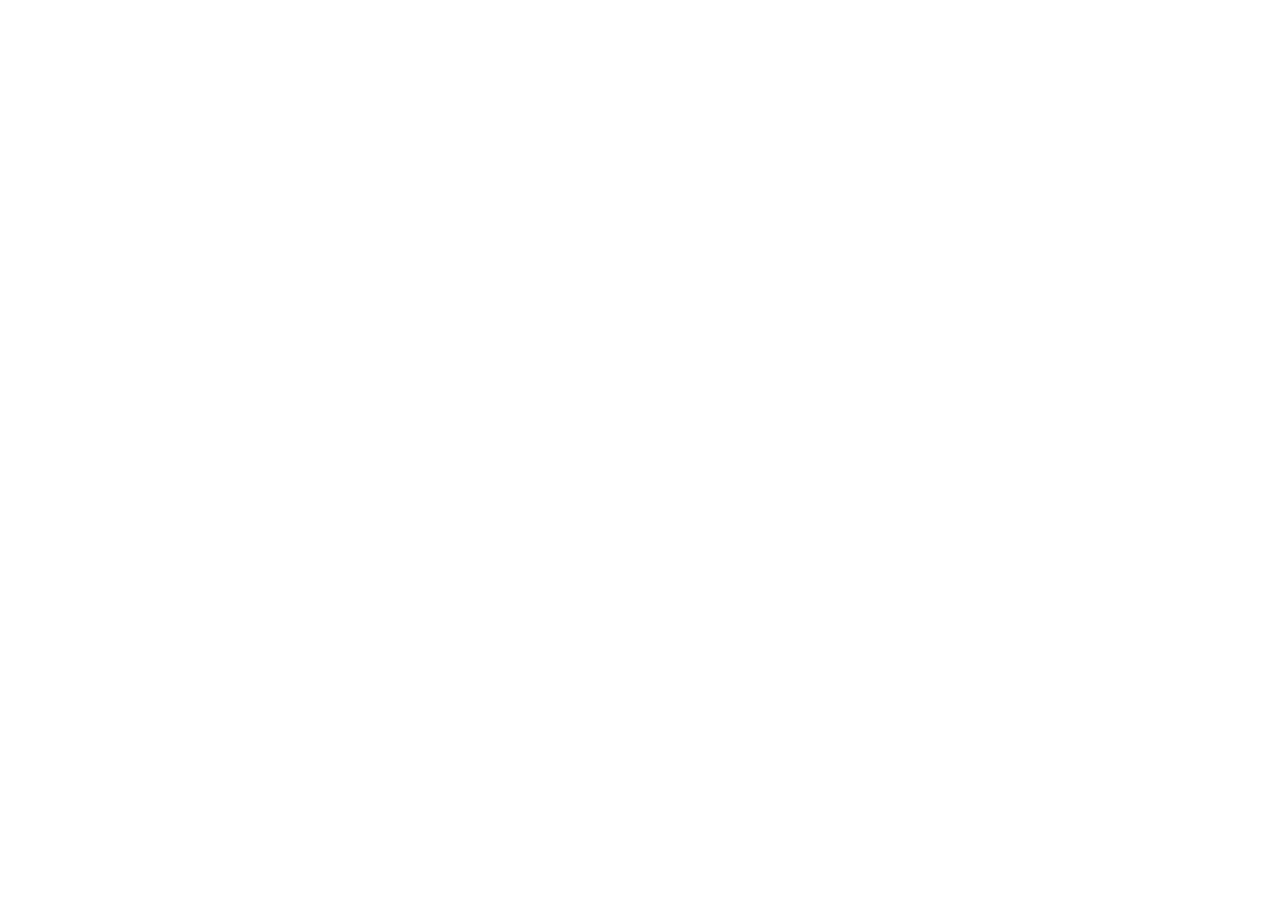
==== accueil.html @ 31a13877 "creation de la structure des fichiers et ajout de la page d'accueil" ====
<!DOCTYPE html>
<html lang="fr">
<head>
    <meta charset="UTF-8">
    <meta name="viewport" content="width=device-width, initial-scale=1.0">
    <title>Impulse Accueil</title>
    <!-- Bootstrap CSS -->
    <link href="https://cdn.jsdelivr.net/npm/bootstrap@5.3.8/dist/css/bootstrap.min.css" rel="stylesheet" integrity="sha384-sRIl4kxILFvY47J16cr9ZwB07vP4J8+LH7qKQnuqkuIAvNWLzeN8tE5YBujZqJLB" crossorigin="anonymous">
    <!-- Thème / Composants / Styles -->
    <link rel="stylesheet" href="styles/theme.css">
    <link rel="stylesheet" href="styles/components.css">
    <link rel="stylesheet" href="styles/style.css">
</head>
<body>
    <header>

    </header>

    <main>

    </main>

    <footer>
        
    </footer>
    <script src="https://cdn.jsdelivr.net/npm/bootstrap@5.3.8/dist/js/bootstrap.bundle.min.js" integrity="sha384-FKyoEForCGlyvwx9Hj09JcYn3nv7wiPVlz7YYwJrWVcXK/BmnVDxM+D2scQbITxI" crossorigin="anonymous"></script>
</body>
</html>
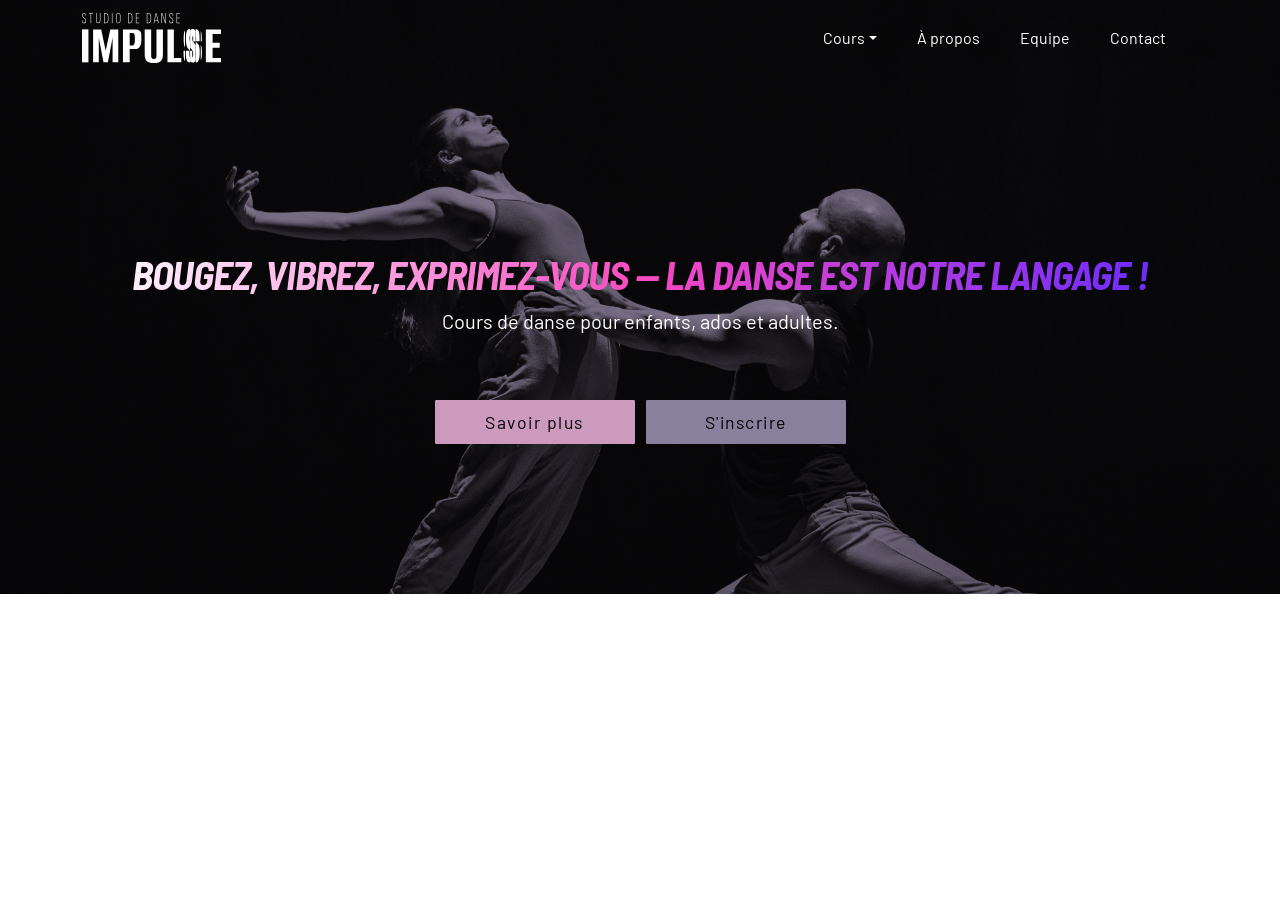
==== commit a345a247: "Création de header, ajout et stylisation de la bannière" ====
--- a/accueil.html
+++ b/accueil.html
@@ -1,28 +1,102 @@
 <!DOCTYPE html>
 <html lang="fr">
+
 <head>
     <meta charset="UTF-8">
     <meta name="viewport" content="width=device-width, initial-scale=1.0">
     <title>Impulse Accueil</title>
     <!-- Bootstrap CSS -->
-    <link href="https://cdn.jsdelivr.net/npm/bootstrap@5.3.8/dist/css/bootstrap.min.css" rel="stylesheet" integrity="sha384-sRIl4kxILFvY47J16cr9ZwB07vP4J8+LH7qKQnuqkuIAvNWLzeN8tE5YBujZqJLB" crossorigin="anonymous">
+    <link href="https://cdn.jsdelivr.net/npm/bootstrap@5.3.8/dist/css/bootstrap.min.css" rel="stylesheet"
+        integrity="sha384-sRIl4kxILFvY47J16cr9ZwB07vP4J8+LH7qKQnuqkuIAvNWLzeN8tE5YBujZqJLB" crossorigin="anonymous">
     <!-- Thème / Composants / Styles -->
     <link rel="stylesheet" href="styles/theme.css">
     <link rel="stylesheet" href="styles/components.css">
     <link rel="stylesheet" href="styles/style.css">
 </head>
+
 <body>
+    <a href="#content" class="visually-hidden-focusable">Aller au contenu principal</a>
+    <!-- HEADER (NAVBAR Bootstrap) -->
     <header>
+        <nav class="navbar navbar-expand-md navbar-dark">
+            <div class="container">
+                <a class="navbar-brand" href="accueil.html">
+                    <img src="images/Logo_Impulse_blanc.svg" alt="Logo du studio" height="50">
+                </a>
+                <button class="navbar-toggler" type="button" data-bs-toggle="collapse" data-bs-target="#navbarNav"
+                    aria-controls="navbarNav" aria-expanded="false" aria-label="Basculer la navigation">
+                    <span class="navbar-toggler-icon"></span>
+                </button>
 
+                <div class="collapse navbar-collapse" id="navbarNav">
+                    <ul class="navbar-nav ms-auto">
+                        <!-- add class "active" for the active page -->
+                        <li class="nav-item dropdown">
+                            <!-- role="button" -->
+                            <a class="nav-link dropdown-toggle me-4" href="cours.html" role="button">Cours</a>
+                            <div class="dropdown-menu">
+                                <ul>
+                                    <li><a class="dropdown-item" href="cours.html">Danse Créative</a></li>
+                                    <li><a class="dropdown-item" href="cours.html">Parent-Enfant</a></li>
+                                    <li><a class="dropdown-item" href="cours.html">Éveil à la danse</a></li>
+                                    <li><a class="dropdown-item" href="cours.html">Ballet</a></li>
+                                </ul>
+                                <ul>
+                                    <li><a class="dropdown-item" href="cours.html">Contemporaine</a></li>
+                                    <li><a class="dropdown-item" href="cours.html">Jazz Moderne</a></li>
+                                    <li><a class="dropdown-item" href="cours.html">Samba Brésilienne</a></li>
+                                    <li><a class="dropdown-item" href="cours.html">Claquette</a></li>
+                                </ul>
+                                <ul>
+                                    <li><a class="dropdown-item" href="cours.html">Krump</a></li>
+                                    <li><a class="dropdown-item" href="cours.html">House</a></li>
+                                    <li><a class="dropdown-item" href="hip-hop.html">Hip-Hop</a></li>
+                                </ul>
+                            </div>
+                        </li>
+                        <li class="nav-item">
+                            <a class="nav-link me-4" href="a-propos.html">
+                                À propos
+                            </a>
+                        </li>
+                        <li class="nav-item">
+                            <a class="nav-link me-4" href="accueil.html">
+                                Equipe
+                            </a>
+                        </li>
+                        <li class="nav-item">
+                            <a class="nav-link me-4" href="a-propos.html#contact">
+                                Contact
+                            </a>
+                        </li>
+                    </ul>
+                </div>
+            </div>
+        </nav>
     </header>
+    <!-- CONTENU PRINCIPAL -->
+    <main id="content">
+        <section class="banniere text-center">
+            <div class="container">
+                <h1 class="fw-bold text-uppercase fst-italic">Bougez, vibrez, exprimez-vous — la danse est notre langage !
+                </h1>
+                <p class="fs-5 text-light">Cours de danse pour enfants, ados et adultes.</p>
+                <div class="pt-5">
+                    <a class="btn btn-light me-1 gradient-border-on-hover" href="a-propos.html">Savoir plus</a>
+                    <a class="btn btn-primary ms-1 gradient-border-on-hover" href="cours.html">S'inscrire</a>
+                </div>
+            </div>
 
-    <main>
+        </section>
 
     </main>
 
     <footer>
-        
+
     </footer>
-    <script src="https://cdn.jsdelivr.net/npm/bootstrap@5.3.8/dist/js/bootstrap.bundle.min.js" integrity="sha384-FKyoEForCGlyvwx9Hj09JcYn3nv7wiPVlz7YYwJrWVcXK/BmnVDxM+D2scQbITxI" crossorigin="anonymous"></script>
+    <script src="https://cdn.jsdelivr.net/npm/bootstrap@5.3.8/dist/js/bootstrap.bundle.min.js"
+        integrity="sha384-FKyoEForCGlyvwx9Hj09JcYn3nv7wiPVlz7YYwJrWVcXK/BmnVDxM+D2scQbITxI"
+        crossorigin="anonymous"></script>
 </body>
+
 </html>
--- a/styles/theme.css
+++ b/styles/theme.css
@@ -0,0 +1,28 @@
+@import url('https://fonts.googleapis.com/css2?family=Barlow+Semi+Condensed:ital,wght@0,100;0,200;0,300;0,400;0,500;0,600;0,700;0,800;0,900;1,100;1,200;1,300;1,400;1,500;1,600;1,700;1,800;1,900&family=Barlow:ital,wght@0,100;0,200;0,300;0,400;0,500;0,600;0,700;0,800;0,900;1,100;1,200;1,300;1,400;1,500;1,600;1,700;1,800;1,900&display=swap');
+
+:root {
+  /* === Palette de couleurs === */
+  --bs-primary: #89809E;
+  --bs-primary-rgb: 137, 128, 158;
+  --bs-primary-color: #89809E;
+
+  --bs-secondary: #CB9ABC;
+  --bs-secondary-rgb: 203, 154, 188;
+  --bs-secondary-color: #CB9ABC;
+  --bs-secondary-color-rgb: 203, 154, 188;
+
+  --bs-emphasis-color: #9434EE;
+  --bs-emphasis-color-rgb: 148, 52, 238;
+
+  --gradient-tertiary: linear-gradient(.25turn, #FFF1FD 0%, #F849C1 50%, #6F2CFF 100%);
+
+  --bs-light-rgb: 255, 255, 255;
+
+  /* === Typographie === */
+  --font-titres: "Barlow Semi Condensed", sans-serif;
+  --bs-body-font-family: "Barlow", sans-serif;
+  --bs-btn-font-family: "Barlow Semi Condensed", sans-serif;
+
+  --bs-border-radius: 1px;
+
+}
--- a/styles/components.css
+++ b/styles/components.css
@@ -0,0 +1,50 @@
+/* montrer le dropdown au survol */
+.nav-item.dropdown:hover .dropdown-menu {
+    display: flex;
+    margin-top: 0;
+}
+
+.navbar {
+    --bs-navbar-color: var(--bs-white);
+    --bs-navbar-hover-color: var(--bs-emphasis-color);
+}
+
+.navbar .nav-link:hover,
+.navbar .nav-link.active,
+.navbar .dropdown-item:hover {
+    text-decoration: underline;
+    text-underline-offset: 3px;
+    text-decoration-thickness: 2px;
+}
+
+.btn {
+    --bs-btn-padding-x: 1.5rem;
+    --bs-btn-padding-y: 0.5rem;
+    --bs-btn-font-size: 1.1rem;
+    letter-spacing: 1.5px;
+    min-width: 200px;
+}
+
+.btn-light {
+    --bs-btn-bg: var(--bs-secondary-color);
+    --bs-btn-border-color: var(--bs-secondary-color);
+    --bs-btn-hover-bg: var(--bs-secondary-color);
+    --bs-btn-hover-border-color: var(--bs-emphasis-color);
+    --bs-btn-focus-shadow-rgb: var(--bs-tertiary-color-rgb);
+    --bs-btn-active-color: var(--bs-btn-hover-color);
+    --bs-btn-active-bg: var(--bs-white);
+    --bs-btn-active-border-color: var(--bs-emphasis-color);
+}
+
+.btn-primary {
+    --bs-btn-color: black;
+    --bs-btn-bg: var(--bs-primary);
+    --bs-btn-border-color: var(--bs-primary);
+    --bs-btn-hover-color: var(--bs-white);
+    --bs-btn-hover-bg: var(--bs-primary);
+    --bs-btn-hover-border-color: var(--bs-emphasis-color);
+    --bs-btn-focus-shadow-rgb: var(--bs-tertiary-color-rgb);
+    --bs-btn-active-color: var(--bs-btn-hover-color);
+    --bs-btn-active-bg: var(--bs-btn-hover-bg);
+    --bs-btn-active-border-color: var(--bs-emphasis-color);
+}
--- a/styles/style.css
+++ b/styles/style.css
@@ -0,0 +1,49 @@
+h1 {
+    font-family: var(--font-titres);
+    letter-spacing: -1px;
+    display: inline-block;
+    background: var(--gradient-tertiary);
+    background-clip: text;
+    -webkit-background-clip: text;
+    color: transparent;
+    -webkit-text-fill-color: transparent;
+}
+
+
+
+.gradient-border-on-hover:hover {
+  /* On hover, change the inner background to a different color (e.g., a darker color) */
+  color: transparent;
+  background: var(--gradient-tertiary);
+      background-clip: text;
+} 
+
+.dropdown-menu {
+
+    & ul {
+        list-style: none;
+        padding: 0;
+    }
+
+    & .dropdown-item:hover {
+        color: var(--bs-emphasis-color) !important;
+    }
+}
+
+header {
+    z-index: 10;
+    position: relative;
+}
+
+.banniere {
+    padding: 250px 0 150px;
+    position: absolute;
+    top: 0;
+    width: 100%;
+    z-index: 1;
+    background-image: url(../images/banniere.jpg);
+    background-position: center;
+    background-size: cover;
+    background-color: rgba(24, 0, 55, 0.5);
+    background-blend-mode: multiply;
+}
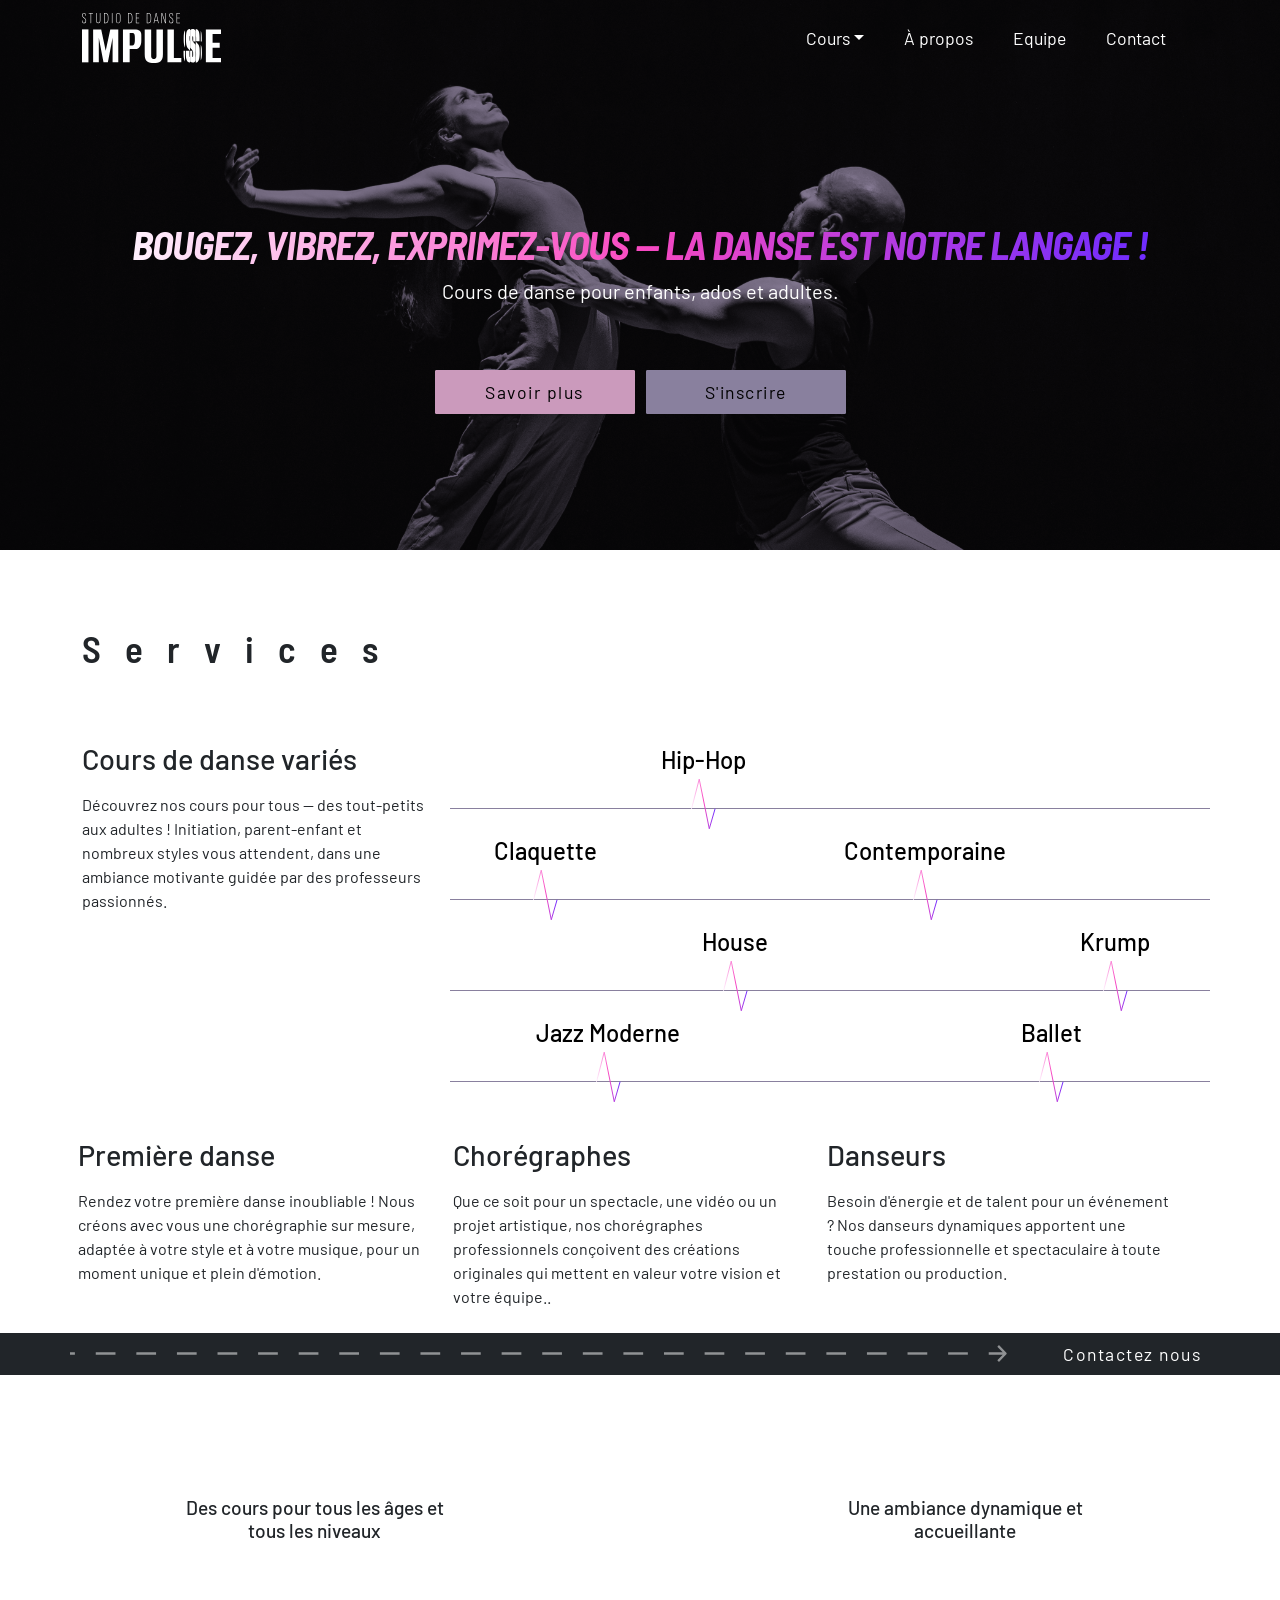
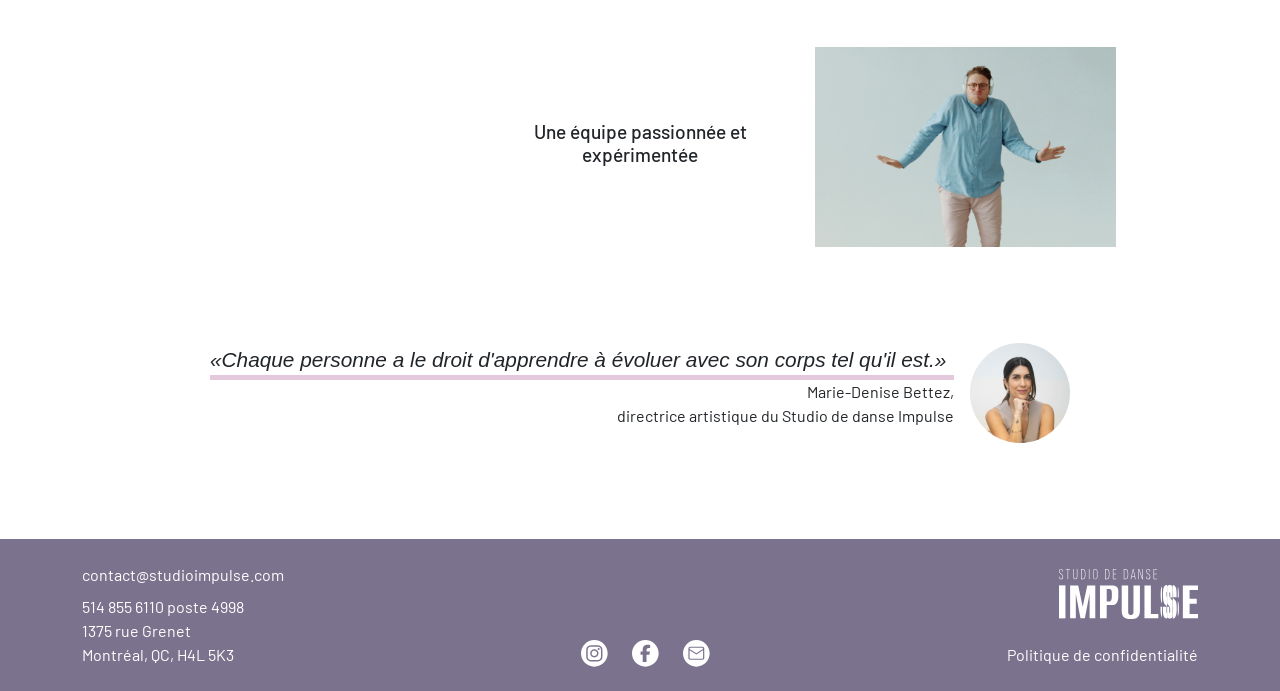
==== commit c446a702: "Création de footer, ajout et stylisation des sections" ====
--- a/accueil.html
+++ b/accueil.html
@@ -78,22 +78,192 @@
     <main id="content">
         <section class="banniere text-center">
             <div class="container">
-                <h1 class="fw-bold text-uppercase fst-italic">Bougez, vibrez, exprimez-vous — la danse est notre langage !
+                <h1 class="fw-bold text-uppercase fst-italic">Bougez, vibrez, exprimez-vous — la danse est notre langage
+                    !
                 </h1>
                 <p class="fs-5 text-light">Cours de danse pour enfants, ados et adultes.</p>
                 <div class="pt-5">
-                    <a class="btn btn-light me-1 gradient-border-on-hover" href="a-propos.html">Savoir plus</a>
-                    <a class="btn btn-primary ms-1 gradient-border-on-hover" href="cours.html">S'inscrire</a>
-                </div>
-            </div>
-
+                    <a class="btn btn-light me-1 gradient-on-hover" href="a-propos.html">Savoir plus</a>
+                    <a class="btn btn-primary ms-1 gradient-on-hover" href="cours.html">S'inscrire</a>
+                </div>
+            </div>
+        </section>
+
+        <section class="services">
+            <div class="container">
+                <h2 class="mb-5">Services</h2>
+                <div class="row">
+                    <div class="col-12 col-md-4 mt-4 pe-4">
+                        <h3 class="mb-3">Cours de danse variés</h3>
+                        <p>Découvrez nos cours pour tous — des tout-petits aux adultes ! Initiation, parent-enfant et
+                            nombreux styles vous attendent, dans une ambiance motivante guidée par des professeurs
+                            passionnés.</p>
+                    </div>
+                    <div class="col-12 col-md-8 text-center">
+                        <div class="row services__row mt-4">
+                            <article class="col-6 col-md-4 offset-md-2">
+                                <a href="hip-hop.html" class="services__link">Hip-Hop</a>
+                                <img src="images/decorations/puls1.svg" class="services__element"
+                                    alt="element decorative 'Puls'">
+                            </article>
+                        </div>
+
+                        <div class="row services__row mt-4">
+                            <article class="col-6 col-md-3">
+                                <a href="#" class="services__link">Claquette</a>
+                                <img src="images/decorations/puls1.svg" class="services__element"
+                                    alt="element decorative 'Puls'">
+                            </article>
+                            <article class="col-6 col-md-3 offset-md-3">
+                                <a href="#" class="services__link">Contemporaine</a>
+                                <img src="images/decorations/puls1.svg" class="services__element"
+                                    alt="element decorative 'Puls'">
+                            </article>
+                        </div>
+
+                        <div class="row services__row mt-4">
+                            <article class="col-6 col-md-3 offset-md-3">
+                                <a href="#" class="services__link">House</a>
+                                <img src="images/decorations/puls1.svg" class="services__element"
+                                    alt="element decorative 'Puls'">
+                            </article>
+                            <article class="col-6 col-md-3 offset-md-3">
+                                <a href="#" class="services__link">Krump</a>
+                                <img src="images/decorations/puls1.svg" class="services__element"
+                                    alt="element decorative 'Puls'">
+                            </article>
+                        </div>
+
+                        <div class="row services__row mt-4">
+                            <article class="col-6 col-md-5">
+                                <a href="#" class="services__link">Jazz Moderne</a>
+                                <img src="images/decorations/puls1.svg" class="services__element"
+                                    alt="element decorative 'Puls'">
+                            </article>
+                            <article class="col-6 col-md-3 offset-md-3">
+                                <a href="#" class="services__link">Ballet</a>
+                                <img src="images/decorations/puls1.svg" class="services__element"
+                                    alt="element decorative 'Puls'">
+                            </article>
+                        </div>
+                    </div>
+
+                    <div class="row p-2 mt-5">
+                        <div class="col-12 col-md-4">
+                            <h3 class="mb-3">Première danse</h3>
+                            <p>Rendez votre première danse inoubliable ! Nous créons avec vous une chorégraphie sur
+                                mesure, adaptée à votre style et à votre musique, pour un moment unique et plein
+                                d'émotion.</p>
+                        </div>
+                        <div class="col-12 col-md-4">
+                            <h3 class="mb-3">Chorégraphes</h3>
+                            <p>Que ce soit pour un spectacle, une vidéo ou un projet artistique, nos chorégraphes
+                                professionnels conçoivent des créations originales qui mettent en valeur votre
+                                vision et
+                                votre équipe..</p>
+                        </div>
+                        <div class="col-12 col-md-4">
+                            <h3 class="mb-3">Danseurs</h3>
+                            <p>Besoin d'énergie et de talent pour un événement ? Nos danseurs dynamiques apportent
+                                une
+                                touche professionnelle et spectaculaire à toute prestation ou production.</p>
+                        </div>
+                    </div>
+                </div>
+            </div>
+            <div class="bg-dark">
+                <div class="container">
+                    <div class="row justify-content-between">
+                        <div class="col-8 col-md-10 my-auto test">
+                            <img class="services__fleche ps-2" src="images/decorations/fleche.svg" alt="">
+                        </div>
+                        <div class="col-4 col-md-2">
+                            <a href="a-propos.html#contact" class="btn btn-dark gradient-on-hover">Contactez nous</a>
+                        </div>
+                    </div>
+                </div>
+            </div>
+        </section>
+
+        <section class="pourquoi my-5">
+            <div class="container">
+                <div class="d-flex flex-wrap text-center justify-content-center gap-4">
+                    <div class="p-3 pourquoi__card d-flex align-items-center">
+                        <h4>Des cours pour tous les âges et tous les niveaux</h4>
+                    </div>
+                    <div class="pourquoi__card pourquoi__card--img"></div>
+                    <div class="p-3 pourquoi__card d-flex align-items-center">
+                        <h4>Une ambiance dynamique et accueillante</h4>
+                    </div>
+                    <div class="pourquoi__card pourquoi__card--img"></div>
+                    <div class="p-3 pourquoi__card d-flex align-items-center">
+                        <h4>Une équipe passionnée et expérimentée</h4>
+                    </div>
+                    <div class="pourquoi__card pourquoi__card--img"></div>
+                </div>
+            </div>
+        </section>
+
+        <section class="my-5">
+            <div class="container citation py-5">
+                <div class="d-flex gap-3 justify-content-center citation">
+                    <div class="col-8">
+                        <p class="citation__text mb-0"><em>«Chaque personne a le droit d'apprendre à évoluer avec son corps
+                                tel qu'il est.»</em></p>
+                        <p class="text-end mb-0">Marie-Denise Bettez,<br>
+                            directrice artistique du Studio de danse Impulse</p>
+                    </div>
+                    <div class="col-3 citation__image">
+                        <img src="images/citation.jpg" alt="">
+                    </div>
+                </div>
+            </div>
         </section>
 
     </main>
 
-    <footer>
-
+    <footer class="py-4 text-white">
+        <div class="container">
+            <div class="d-flex gap-3 flex-column flex-md-row justify-content-between align-items-center align-items-md-end text-center">
+
+                <div class="d-flex flex-column mb-3 mb-md-0 text-md-start">
+                    <address class="mb-2">
+                        <a href="mailto:contact@studioimpulse.com"
+                            class="nav-link p-0 m-0">contact@studioimpulse.com</a>
+                    </address>
+                    <address class="mb-0">
+                        <a href="tel:+15148556110" class="nav-link p-0 m-0">514 855 6110 poste 4998</a>
+                        <p class="m-0">1375 rue Grenet <br>Montréal, QC, H4L 5K3</p>
+                    </address>
+                </div>
+
+                <div class="d-flex flex-column mb-3 mb-md-0">
+                    <div class="d-flex justify-content-center justify-content-md-start">
+                        <a class="me-4" href="https://www.instagram.com/" target="_blank">
+                            <img src="images/icones/Instagram.svg" alt="Icône Instagram">
+                        </a>
+                        <a class="me-4" href="https://www.facebook.com/" target="_blank">
+                            <img src="images/icones/Facebook.svg" alt="Icône Facebook">
+                        </a>
+                        <a href="mailto:contact@studioimpulse.com">
+                            <img src="images/icones/Courriel.svg" alt="Icône courriel">
+                        </a>
+                    </div>
+                </div>
+
+                <div class="d-flex gap-4 flex-column justify-content-between mb-3 mb-md-0 text-center text-md-end">
+                    <div>
+                        <img src="images/Logo_Impulse_blanc.svg" alt="Logo du studio" height="50">
+                    </div>
+                    <div>
+                        <a href="#" class="nav-link p-0 m-0">Politique de confidentialité</a>
+                    </div>
+                </div>
+
+            </div>
+        </div>
     </footer>
+
     <script src="https://cdn.jsdelivr.net/npm/bootstrap@5.3.8/dist/js/bootstrap.bundle.min.js"
         integrity="sha384-FKyoEForCGlyvwx9Hj09JcYn3nv7wiPVlz7YYwJrWVcXK/BmnVDxM+D2scQbITxI"
         crossorigin="anonymous"></script>
--- a/styles/theme.css
+++ b/styles/theme.css
@@ -15,6 +15,7 @@
   --bs-emphasis-color-rgb: 148, 52, 238;
 
   --gradient-tertiary: linear-gradient(.25turn, #FFF1FD 0%, #F849C1 50%, #6F2CFF 100%);
+  --transparent-secondary:#cb9abc88;
 
   --bs-light-rgb: 255, 255, 255;
 
--- a/styles/components.css
+++ b/styles/components.css
@@ -7,11 +7,13 @@
 .navbar {
     --bs-navbar-color: var(--bs-white);
     --bs-navbar-hover-color: var(--bs-emphasis-color);
+    --bs-nav-link-font-size: 1.1rem;
 }
 
-.navbar .nav-link:hover,
-.navbar .nav-link.active,
-.navbar .dropdown-item:hover {
+.nav-link:hover,
+.nav-link.active,
+.dropdown-item:hover {
+    color: var(--bs-emphasis-color);
     text-decoration: underline;
     text-underline-offset: 3px;
     text-decoration-thickness: 2px;
@@ -47,4 +49,9 @@
     --bs-btn-active-color: var(--bs-btn-hover-color);
     --bs-btn-active-bg: var(--bs-btn-hover-bg);
     --bs-btn-active-border-color: var(--bs-emphasis-color);
+}
+
+.btn-dark {
+    border: none;
+    --bs-btn-hover-border-color: none;
 }
--- a/styles/style.css
+++ b/styles/style.css
@@ -5,21 +5,36 @@
     background: var(--gradient-tertiary);
     background-clip: text;
     -webkit-background-clip: text;
+    /* For compatibility */
     color: transparent;
-    -webkit-text-fill-color: transparent;
 }
 
+h2 {
+    font-family: var(--font-titres);
+    letter-spacing: 1.5rem;
+    font-size: 2.3rem;
+    font-weight: 600;
+}
 
+h3 {
+    font-size: 1.8rem;
+}
 
-.gradient-border-on-hover:hover {
-  /* On hover, change the inner background to a different color (e.g., a darker color) */
-  color: transparent;
-  background: var(--gradient-tertiary);
-      background-clip: text;
-} 
+h4 {
+    font-size: 1.2rem;
+}
+
+a {
+    text-decoration: none;
+}
+
+.gradient-on-hover:hover {
+    color: transparent;
+    background: var(--gradient-tertiary);
+    background-clip: text;
+}
 
 .dropdown-menu {
-
     & ul {
         list-style: none;
         padding: 0;
@@ -36,7 +51,8 @@
 }
 
 .banniere {
-    padding: 250px 0 150px;
+    height: 550px;
+    padding-top: 220px;
     position: absolute;
     top: 0;
     width: 100%;
@@ -46,4 +62,117 @@
     background-size: cover;
     background-color: rgba(24, 0, 55, 0.5);
     background-blend-mode: multiply;
+}
+
+.services {
+    margin-top: 550px;
+
+    & .services__row {
+        border-bottom: 1px solid var(--bs-primary);
+    }
+
+    & .services__element {
+        position: relative;
+        top: 21px;
+    }
+
+    & .services__link {
+        display: block;
+        margin-bottom: -20px;
+        color: black;
+        font-size: 1.5rem;
+        font-weight: 500;
+        transition: 0.3s;
+    }
+
+    & .services__link:hover {
+        background: var(--gradient-tertiary);
+        background-clip: text;
+        -webkit-background-clip: text;
+        color: transparent;
+    }
+
+    & .test {
+        overflow: hidden;
+    }
+
+    & .services__fleche {
+        width: 1320px;
+        float: right;
+        filter: opacity(50%);
+    }
+}
+
+.pourquoi__card {
+    width: 27%;
+    height: 200px;
+}
+
+.pourquoi__card--img {
+    background-position: center;
+    background-size: cover;
+}
+
+.pourquoi__card--img:nth-of-type(2) {
+    background-image: url(../images/choix-equipe.jpg)
+}
+
+.pourquoi__card--img:nth-of-type(4) {
+    background-image: url(../images/choix-ages.png);
+}
+
+.pourquoi__card--img:nth-of-type(6) {
+    background-image: url(../images/choix-dynamique.jpg);
+}
+
+@media only screen and (max-width: 1000px) {
+    .pourquoi__card {
+        width: 45%;
+    }
+
+    .pourquoi__card:nth-of-type(1) {
+        order: 1;
+    }
+
+    .pourquoi__card:nth-of-type(2) {
+        order: 3;
+    }
+
+    .pourquoi__card:nth-of-type(3) {
+        order: 5;
+    }
+
+    .pourquoi__card:nth-of-type(4) {
+        order: 2;
+    }
+
+    .pourquoi__card:nth-of-type(5) {
+        order: 4;
+    }
+
+    .pourquoi__card:nth-of-type(6) {
+        order: 6;
+    }
+}
+
+.citation {
+    & .citation__text {
+        font-size: 1.3rem;
+        border-bottom: 5px solid var(--transparent-secondary);
+    }
+
+    & .citation__image {
+        width: 100px;
+        height: 100px;
+        border-radius: 50px;
+        overflow: hidden;
+    }
+
+    & img {
+        width: 100px;
+    }
+}
+
+footer {
+    background-color: color-mix(in srgb, var(--bs-primary), black 10%);
 }
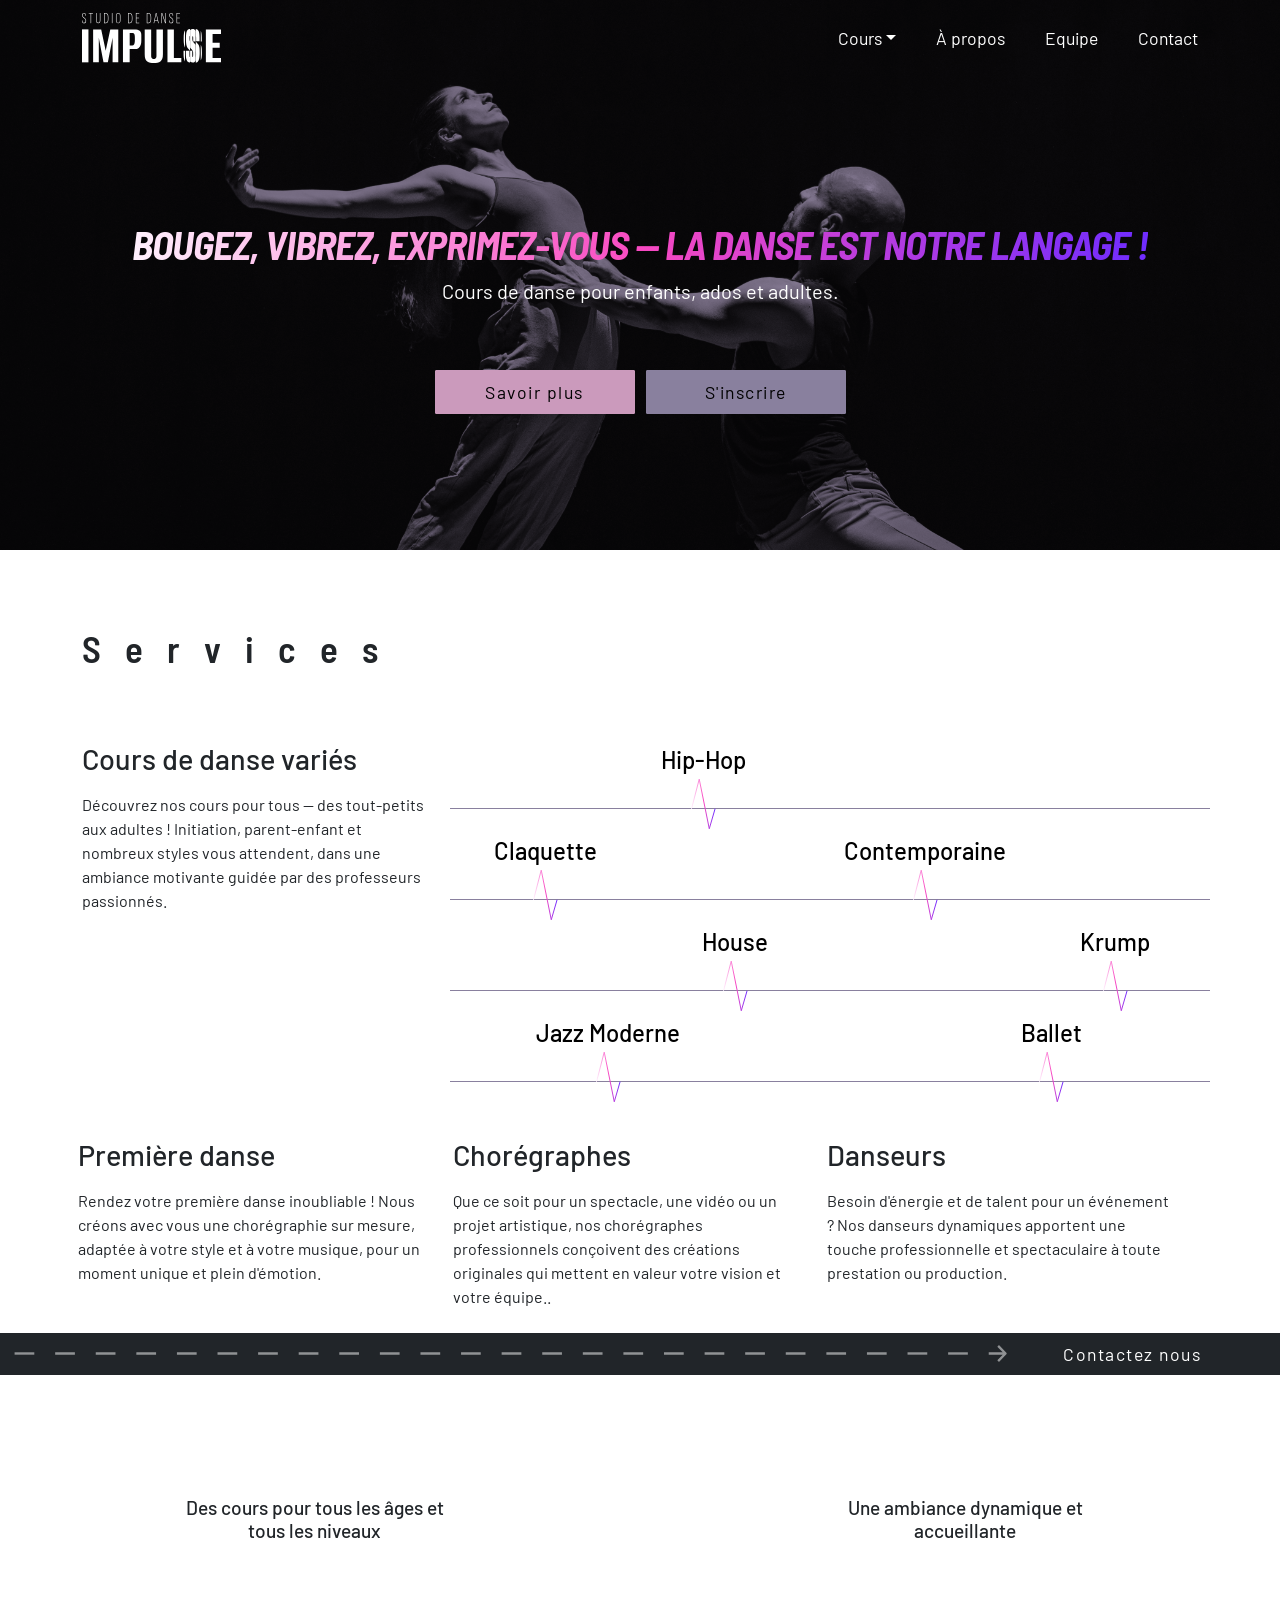
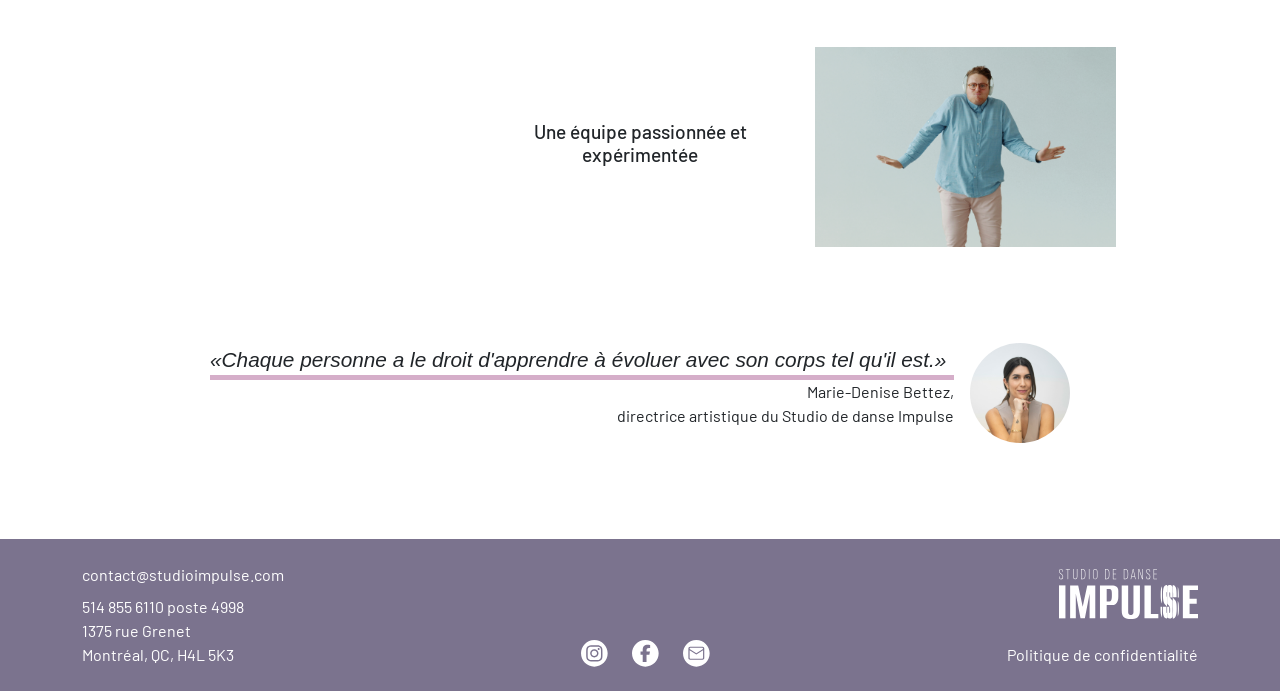
==== commit 3a94be0d: "Création de la page des cours, ajout du contenu" ====
--- a/accueil.html
+++ b/accueil.html
@@ -14,7 +14,7 @@
     <link rel="stylesheet" href="styles/style.css">
 </head>
 
-<body>
+<body class="page-accueil">
     <a href="#content" class="visually-hidden-focusable">Aller au contenu principal</a>
     <!-- HEADER (NAVBAR Bootstrap) -->
     <header>
@@ -65,7 +65,7 @@
                             </a>
                         </li>
                         <li class="nav-item">
-                            <a class="nav-link me-4" href="a-propos.html#contact">
+                            <a class="nav-link pe-0" href="a-propos.html#contact">
                                 Contact
                             </a>
                         </li>
@@ -102,7 +102,7 @@
                     <div class="col-12 col-md-8 text-center">
                         <div class="row services__row mt-4">
                             <article class="col-6 col-md-4 offset-md-2">
-                                <a href="hip-hop.html" class="services__link">Hip-Hop</a>
+                                <a href="hip-hop.html" class="link">Hip-Hop</a>
                                 <img src="images/decorations/puls1.svg" class="services__element"
                                     alt="element decorative 'Puls'">
                             </article>
@@ -110,25 +110,25 @@
 
                         <div class="row services__row mt-4">
                             <article class="col-6 col-md-3">
-                                <a href="#" class="services__link">Claquette</a>
-                                <img src="images/decorations/puls1.svg" class="services__element"
-                                    alt="element decorative 'Puls'">
-                            </article>
-                            <article class="col-6 col-md-3 offset-md-3">
-                                <a href="#" class="services__link">Contemporaine</a>
-                                <img src="images/decorations/puls1.svg" class="services__element"
-                                    alt="element decorative 'Puls'">
-                            </article>
-                        </div>
-
-                        <div class="row services__row mt-4">
-                            <article class="col-6 col-md-3 offset-md-3">
-                                <a href="#" class="services__link">House</a>
-                                <img src="images/decorations/puls1.svg" class="services__element"
-                                    alt="element decorative 'Puls'">
-                            </article>
-                            <article class="col-6 col-md-3 offset-md-3">
-                                <a href="#" class="services__link">Krump</a>
+                                <a href="#" class="link">Claquette</a>
+                                <img src="images/decorations/puls1.svg" class="services__element"
+                                    alt="element decorative 'Puls'">
+                            </article>
+                            <article class="col-6 col-md-3 offset-md-3">
+                                <a href="#" class="link">Contemporaine</a>
+                                <img src="images/decorations/puls1.svg" class="services__element"
+                                    alt="element decorative 'Puls'">
+                            </article>
+                        </div>
+
+                        <div class="row services__row mt-4">
+                            <article class="col-6 col-md-3 offset-md-3">
+                                <a href="#" class="link">House</a>
+                                <img src="images/decorations/puls1.svg" class="services__element"
+                                    alt="element decorative 'Puls'">
+                            </article>
+                            <article class="col-6 col-md-3 offset-md-3">
+                                <a href="#" class="link">Krump</a>
                                 <img src="images/decorations/puls1.svg" class="services__element"
                                     alt="element decorative 'Puls'">
                             </article>
@@ -136,12 +136,12 @@
 
                         <div class="row services__row mt-4">
                             <article class="col-6 col-md-5">
-                                <a href="#" class="services__link">Jazz Moderne</a>
-                                <img src="images/decorations/puls1.svg" class="services__element"
-                                    alt="element decorative 'Puls'">
-                            </article>
-                            <article class="col-6 col-md-3 offset-md-3">
-                                <a href="#" class="services__link">Ballet</a>
+                                <a href="#" class="link">Jazz Moderne</a>
+                                <img src="images/decorations/puls1.svg" class="services__element"
+                                    alt="element decorative 'Puls'">
+                            </article>
+                            <article class="col-6 col-md-3 offset-md-3">
+                                <a href="#" class="link">Ballet</a>
                                 <img src="images/decorations/puls1.svg" class="services__element"
                                     alt="element decorative 'Puls'">
                             </article>
@@ -174,7 +174,7 @@
             <div class="bg-dark">
                 <div class="container">
                     <div class="row justify-content-between">
-                        <div class="col-8 col-md-10 my-auto test">
+                        <div class="col-8 col-md-10 my-auto">
                             <img class="services__fleche ps-2" src="images/decorations/fleche.svg" alt="">
                         </div>
                         <div class="col-4 col-md-2">
--- a/styles/theme.css
+++ b/styles/theme.css
@@ -15,7 +15,7 @@
   --bs-emphasis-color-rgb: 148, 52, 238;
 
   --gradient-tertiary: linear-gradient(.25turn, #FFF1FD 0%, #F849C1 50%, #6F2CFF 100%);
-  --transparent-secondary:#cb9abc88;
+  --light-secondary: color-mix(in srgb, var(--bs-secondary), white 20%);
 
   --bs-light-rgb: 255, 255, 255;
 
--- a/styles/components.css
+++ b/styles/components.css
@@ -8,10 +8,11 @@
     --bs-navbar-color: var(--bs-white);
     --bs-navbar-hover-color: var(--bs-emphasis-color);
     --bs-nav-link-font-size: 1.1rem;
+    --bs-navbar-active-color: var(--light-secondary);
 }
 
 .nav-link:hover,
-.nav-link.active,
+/* .nav-link.active, */
 .dropdown-item:hover {
     color: var(--bs-emphasis-color);
     text-decoration: underline;
@@ -54,4 +55,5 @@
 .btn-dark {
     border: none;
     --bs-btn-hover-border-color: none;
-}+}
+
--- a/styles/style.css
+++ b/styles/style.css
@@ -45,7 +45,7 @@
     }
 }
 
-header {
+.page-accueil header {
     z-index: 10;
     position: relative;
 }
@@ -64,6 +64,21 @@
     background-blend-mode: multiply;
 }
 
+.link {
+        display: block;
+        color: black;
+        font-size: 1.5rem;
+        font-weight: 500;
+        transition: 0.3s;
+}
+
+.link:hover {
+        background: var(--gradient-tertiary);
+        background-clip: text;
+        -webkit-background-clip: text;
+        color: transparent;
+}
+
 .services {
     margin-top: 550px;
 
@@ -76,30 +91,14 @@
         top: 21px;
     }
 
-    & .services__link {
-        display: block;
-        margin-bottom: -20px;
-        color: black;
-        font-size: 1.5rem;
-        font-weight: 500;
-        transition: 0.3s;
-    }
-
-    & .services__link:hover {
-        background: var(--gradient-tertiary);
-        background-clip: text;
-        -webkit-background-clip: text;
-        color: transparent;
-    }
-
-    & .test {
-        overflow: hidden;
-    }
-
     & .services__fleche {
         width: 1320px;
         float: right;
         filter: opacity(50%);
+    }
+
+    & .link{
+    margin-bottom: -20px;   
     }
 }
 
@@ -158,7 +157,7 @@
 .citation {
     & .citation__text {
         font-size: 1.3rem;
-        border-bottom: 5px solid var(--transparent-secondary);
+        border-bottom: 5px solid var(--light-secondary);
     }
 
     & .citation__image {
@@ -173,6 +172,19 @@
     }
 }
 
-footer {
+footer,
+.header-dark {
     background-color: color-mix(in srgb, var(--bs-primary), black 10%);
+}
+
+.courses-card {
+    width: 350px;
+    height: 200px;
+}
+
+.courses-card--img {
+    background-size: contain;
+    background-position: center;
+    background-repeat: no-repeat;
+    background-image: url(../images/images-cours/ballet.svg);
 }
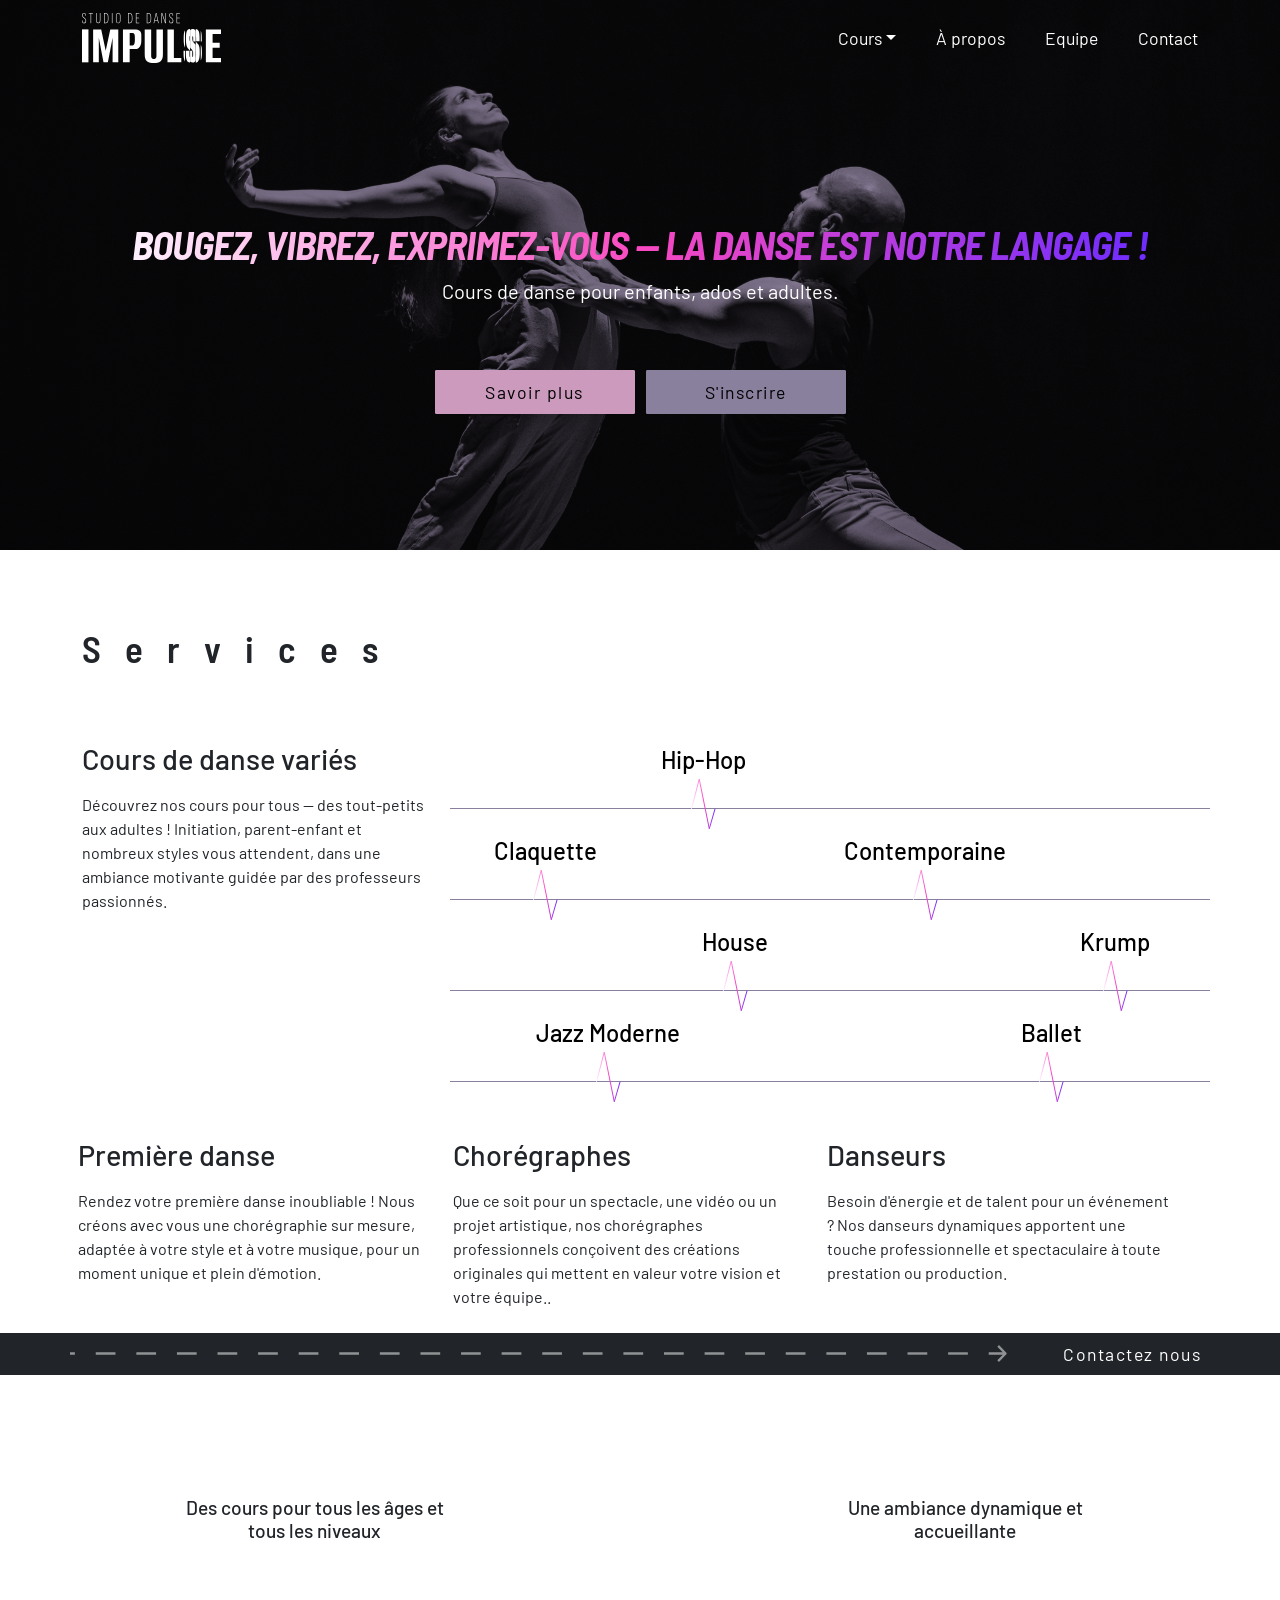
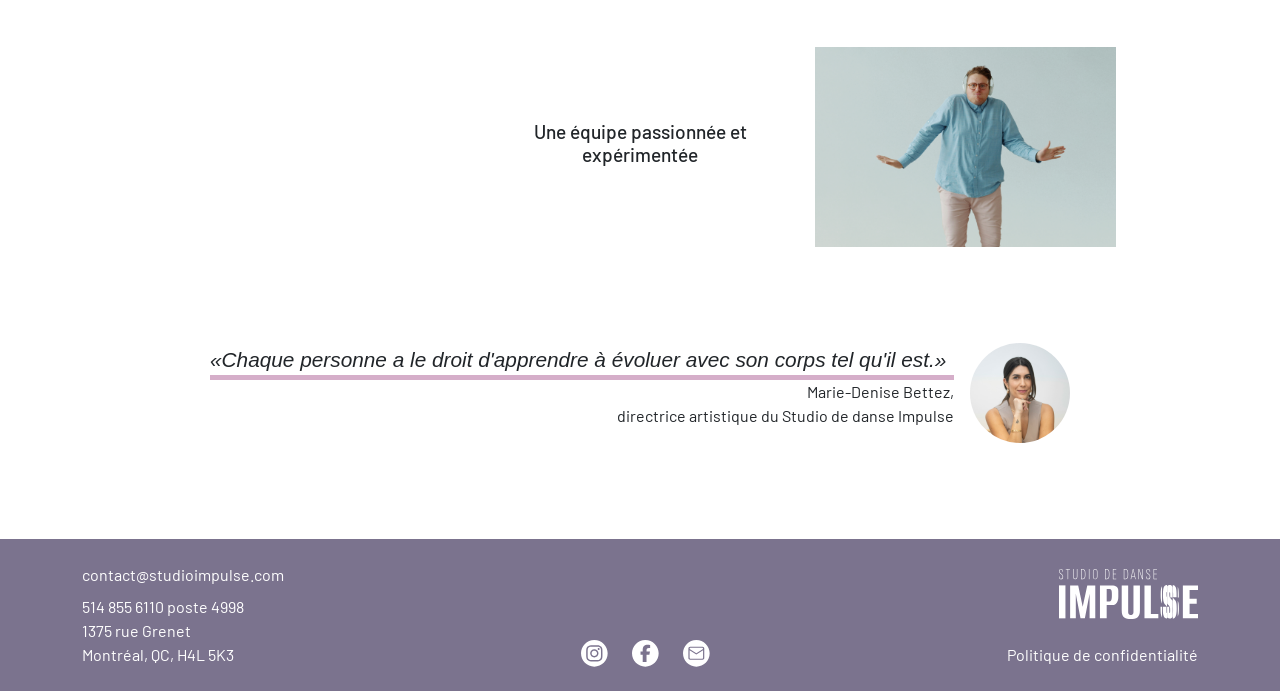
==== commit 161eca6f: "Ajout de la page Hip-Hop : création de la structure et stylisation de la section d’introduction" ====
--- a/accueil.html
+++ b/accueil.html
@@ -101,50 +101,50 @@
                     </div>
                     <div class="col-12 col-md-8 text-center">
                         <div class="row services__row mt-4">
-                            <article class="col-6 col-md-4 offset-md-2">
+                            <div class="col-6 col-md-4 offset-md-2">
                                 <a href="hip-hop.html" class="link">Hip-Hop</a>
-                                <img src="images/decorations/puls1.svg" class="services__element"
-                                    alt="element decorative 'Puls'">
-                            </article>
-                        </div>
-
-                        <div class="row services__row mt-4">
-                            <article class="col-6 col-md-3">
+                                <img aria-hidden="true"  src="images/decorations/puls1.svg" class="services__element"
+                                    alt="element decorative 'Puls'">
+                            </div>
+                        </div>
+
+                        <div class="row services__row mt-4">
+                            <div class="col-6 col-md-3">
                                 <a href="#" class="link">Claquette</a>
-                                <img src="images/decorations/puls1.svg" class="services__element"
-                                    alt="element decorative 'Puls'">
-                            </article>
-                            <article class="col-6 col-md-3 offset-md-3">
+                                <img aria-hidden="true"  src="images/decorations/puls1.svg" class="services__element"
+                                    alt="element decorative 'Puls'">
+                            </div>
+                            <div class="col-6 col-md-3 offset-md-3">
                                 <a href="#" class="link">Contemporaine</a>
-                                <img src="images/decorations/puls1.svg" class="services__element"
-                                    alt="element decorative 'Puls'">
-                            </article>
-                        </div>
-
-                        <div class="row services__row mt-4">
-                            <article class="col-6 col-md-3 offset-md-3">
+                                <img aria-hidden="true" src="images/decorations/puls1.svg" class="services__element"
+                                    alt="element decorative 'Puls'">
+                            </div>
+                        </div>
+
+                        <div class="row services__row mt-4">
+                            <div class="col-6 col-md-3 offset-md-3">
                                 <a href="#" class="link">House</a>
-                                <img src="images/decorations/puls1.svg" class="services__element"
-                                    alt="element decorative 'Puls'">
-                            </article>
-                            <article class="col-6 col-md-3 offset-md-3">
+                                <img aria-hidden="true" src="images/decorations/puls1.svg" class="services__element"
+                                    alt="element decorative 'Puls'">
+                            </div>
+                            <div class="col-6 col-md-3 offset-md-3">
                                 <a href="#" class="link">Krump</a>
-                                <img src="images/decorations/puls1.svg" class="services__element"
-                                    alt="element decorative 'Puls'">
-                            </article>
-                        </div>
-
-                        <div class="row services__row mt-4">
-                            <article class="col-6 col-md-5">
+                                <img aria-hidden="true" src="images/decorations/puls1.svg" class="services__element"
+                                    alt="element decorative 'Puls'">
+                            </div>
+                        </div>
+
+                        <div class="row services__row mt-4">
+                            <div class="col-6 col-md-5">
                                 <a href="#" class="link">Jazz Moderne</a>
-                                <img src="images/decorations/puls1.svg" class="services__element"
-                                    alt="element decorative 'Puls'">
-                            </article>
-                            <article class="col-6 col-md-3 offset-md-3">
+                                <img aria-hidden="true" src="images/decorations/puls1.svg" class="services__element"
+                                    alt="element decorative 'Puls'">
+                            </div>
+                            <div class="col-6 col-md-3 offset-md-3">
                                 <a href="#" class="link">Ballet</a>
-                                <img src="images/decorations/puls1.svg" class="services__element"
-                                    alt="element decorative 'Puls'">
-                            </article>
+                                <img aria-hidden="true" src="images/decorations/puls1.svg" class="services__element"
+                                    alt="element decorative 'Puls'">
+                            </div>
                         </div>
                     </div>
 
@@ -174,7 +174,7 @@
             <div class="bg-dark">
                 <div class="container">
                     <div class="row justify-content-between">
-                        <div class="col-8 col-md-10 my-auto">
+                        <div class="col-8 col-md-10 my-auto overflow-hidden">
                             <img class="services__fleche ps-2" src="images/decorations/fleche.svg" alt="">
                         </div>
                         <div class="col-4 col-md-2">
@@ -202,10 +202,8 @@
                     <div class="pourquoi__card pourquoi__card--img"></div>
                 </div>
             </div>
-        </section>
-
-        <section class="my-5">
-            <div class="container citation py-5">
+
+            <div class="container citation my-5 py-5">
                 <div class="d-flex gap-3 justify-content-center citation">
                     <div class="col-8">
                         <p class="citation__text mb-0"><em>«Chaque personne a le droit d'apprendre à évoluer avec son corps
--- a/styles/style.css
+++ b/styles/style.css
@@ -178,13 +178,76 @@
 }
 
 .courses-card {
-    width: 350px;
+    width: 330px;
     height: 200px;
+    background-color: white;
+    padding: 10px;
+}
+
+.page-cours{
+    background-color: color-mix(in srgb, var(--bs-primary), white 90%);
 }
 
 .courses-card--img {
     background-size: contain;
     background-position: center;
     background-repeat: no-repeat;
+}
+
+.courses-card--img:nth-of-type(2) {
     background-image: url(../images/images-cours/ballet.svg);
-}+}
+
+.courses-card--img:nth-of-type(6) {
+    background-image: url(../images/images-cours/hip-hop1.svg);
+}
+
+.courses-card--img:nth-of-type(7) {
+    background-image: url(../images/images-cours/claquette.svg);
+}
+
+.courses-card--img:nth-of-type(11) {
+    background-image: url(../images/images-cours/jazz-2.svg);
+}
+
+.courses-card--img:nth-of-type(13) {
+    background-image: url(../images/images-cours/Jazz.svg);
+}
+
+.courses-card--img:nth-of-type(15) {
+    background-image: url(../images/images-cours/ballet-2.svg);
+}
+.courses-card--img:nth-of-type(17) {
+    background-image: url(../images/images-cours/hip-hop2.svg);
+}
+
+@media only screen and (max-width: 1045px) { 
+    .courses-card:nth-of-type(13),
+    .courses-card--img:nth-of-type(17) {
+        display: none;
+    }
+}
+
+@media only screen and (max-width: 699px) { 
+    .courses-card--img:nth-of-type(7) {
+        display: none;
+    }
+}
+
+.intro {
+    & .intro__titre {
+        width: 300px;
+        flex-shrink: 0;
+    }
+
+    & .intro__decoration{
+    width: auto;
+    overflow: hidden;
+    }
+
+    & .intro__infos {
+    background-color: var(--light-secondary);
+    }
+}
+
+
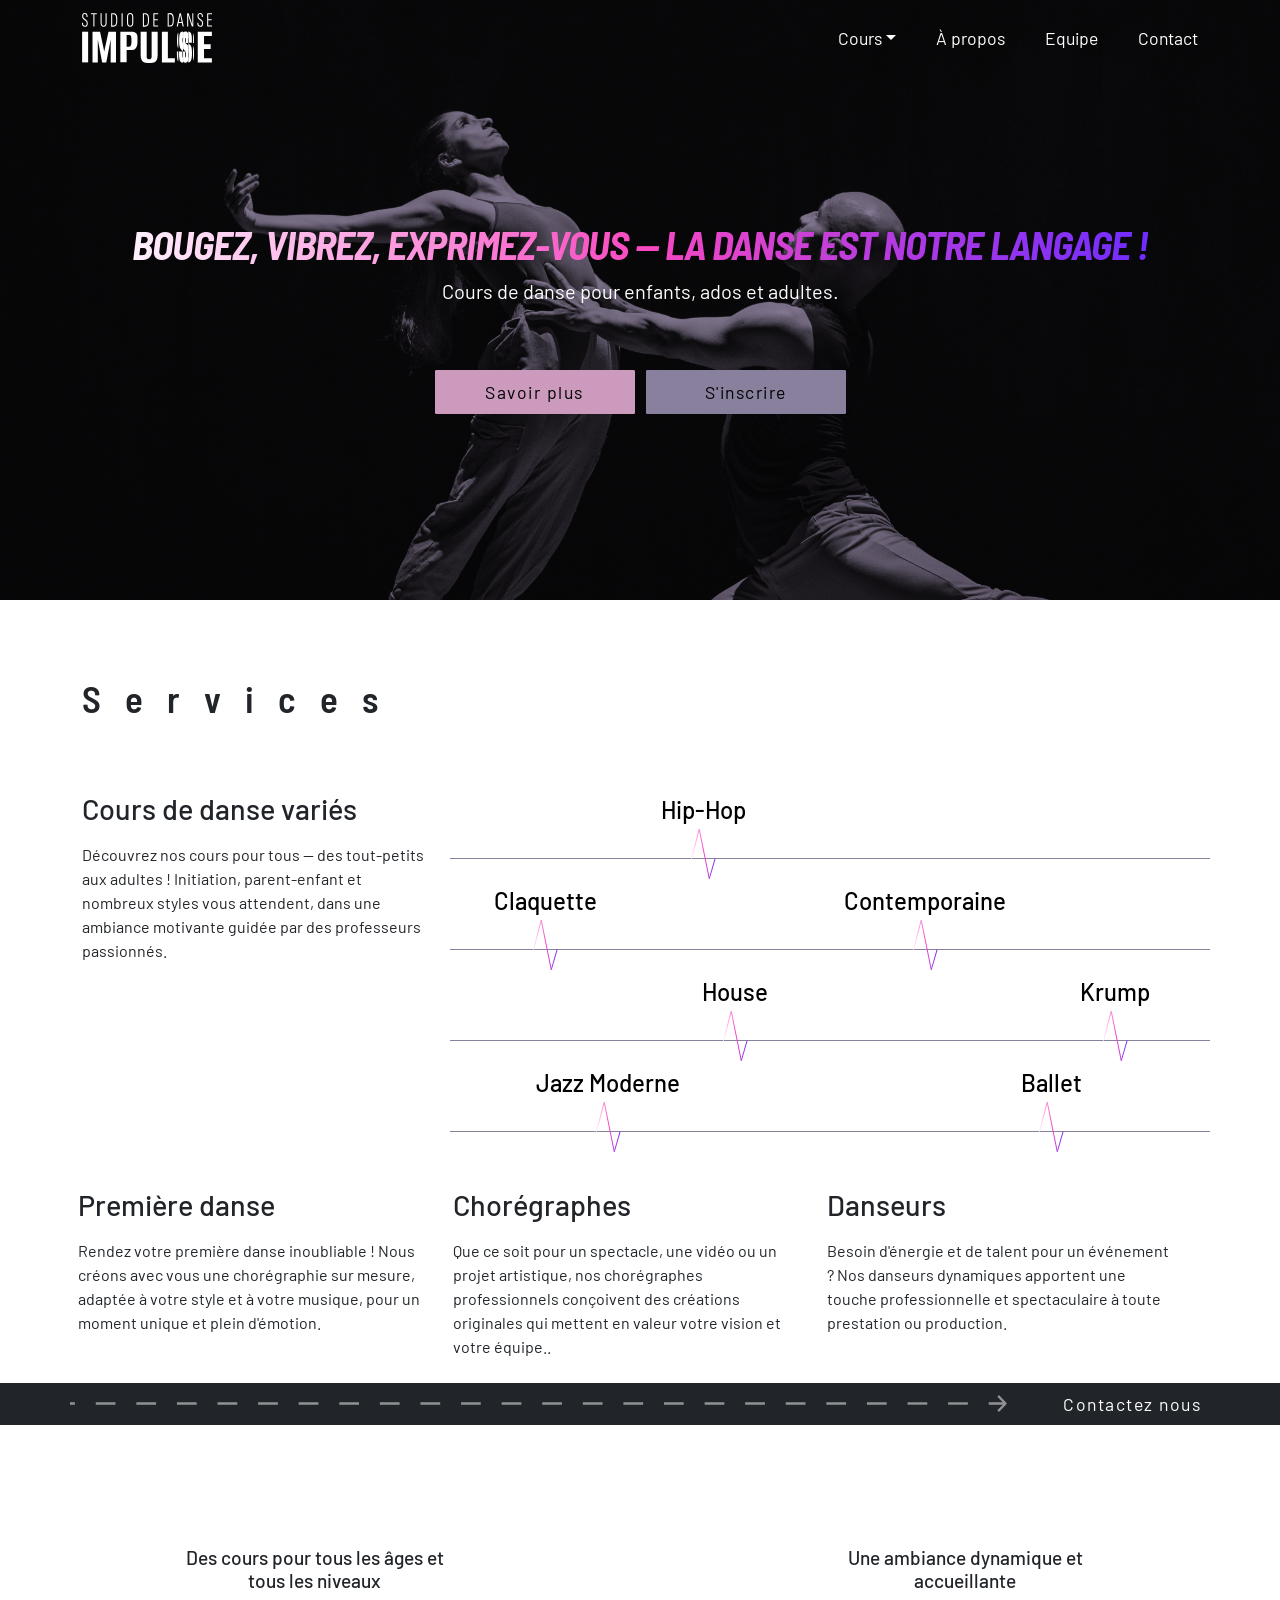
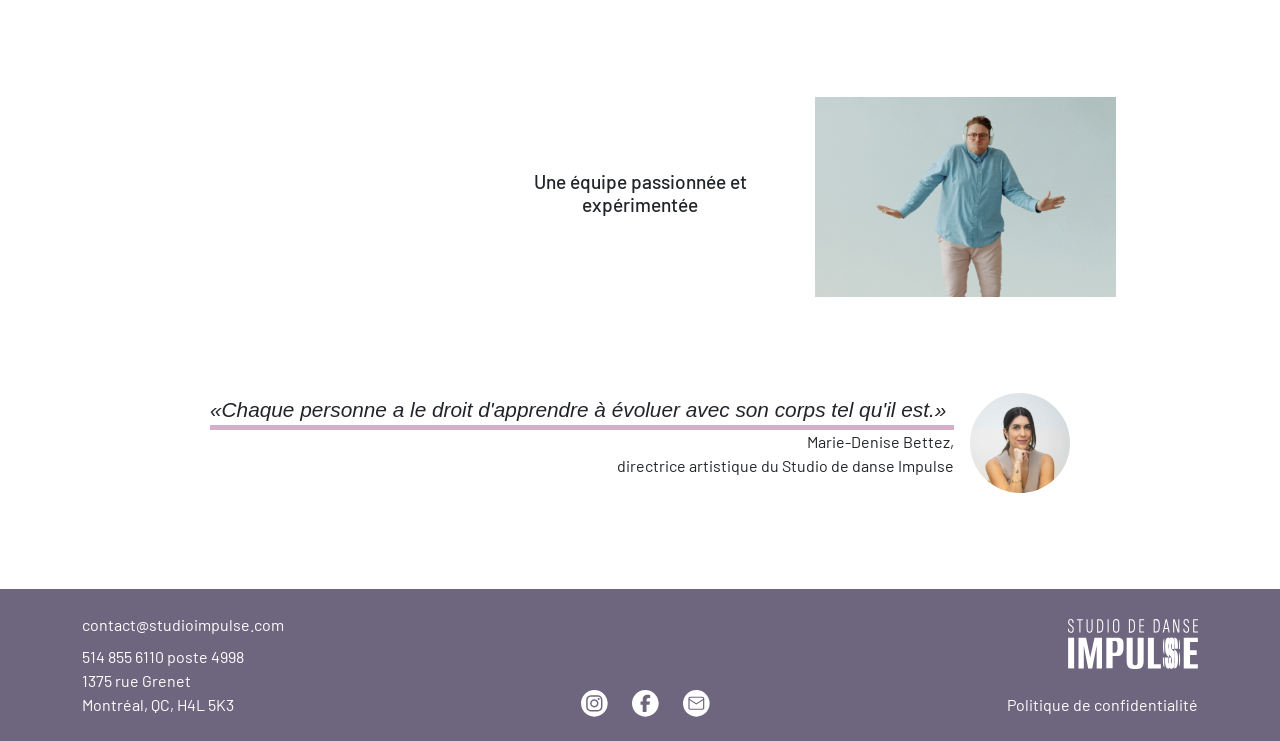
==== commit 2f952ac0: "Ajout et stylisation des sections: Valeurs, Galerie et Formulaire de contact" ====
--- a/accueil.html
+++ b/accueil.html
@@ -5,6 +5,7 @@
     <meta charset="UTF-8">
     <meta name="viewport" content="width=device-width, initial-scale=1.0">
     <title>Impulse Accueil</title>
+    <link rel="icon" type="image/x-icon" href="/images/icones/icone-s.svg">
     <!-- Bootstrap CSS -->
     <link href="https://cdn.jsdelivr.net/npm/bootstrap@5.3.8/dist/css/bootstrap.min.css" rel="stylesheet"
         integrity="sha384-sRIl4kxILFvY47J16cr9ZwB07vP4J8+LH7qKQnuqkuIAvNWLzeN8tE5YBujZqJLB" crossorigin="anonymous">
@@ -103,7 +104,7 @@
                         <div class="row services__row mt-4">
                             <div class="col-6 col-md-4 offset-md-2">
                                 <a href="hip-hop.html" class="link">Hip-Hop</a>
-                                <img aria-hidden="true"  src="images/decorations/puls1.svg" class="services__element"
+                                <img aria-hidden="true" src="images/decorations/puls1.svg" class="services__element"
                                     alt="element decorative 'Puls'">
                             </div>
                         </div>
@@ -111,7 +112,7 @@
                         <div class="row services__row mt-4">
                             <div class="col-6 col-md-3">
                                 <a href="#" class="link">Claquette</a>
-                                <img aria-hidden="true"  src="images/decorations/puls1.svg" class="services__element"
+                                <img aria-hidden="true" src="images/decorations/puls1.svg" class="services__element"
                                     alt="element decorative 'Puls'">
                             </div>
                             <div class="col-6 col-md-3 offset-md-3">
@@ -206,7 +207,8 @@
             <div class="container citation my-5 py-5">
                 <div class="d-flex gap-3 justify-content-center citation">
                     <div class="col-8">
-                        <p class="citation__text mb-0"><em>«Chaque personne a le droit d'apprendre à évoluer avec son corps
+                        <p class="citation__text mb-0"><em>«Chaque personne a le droit d'apprendre à évoluer avec son
+                                corps
                                 tel qu'il est.»</em></p>
                         <p class="text-end mb-0">Marie-Denise Bettez,<br>
                             directrice artistique du Studio de danse Impulse</p>
@@ -222,7 +224,8 @@
 
     <footer class="py-4 text-white">
         <div class="container">
-            <div class="d-flex gap-3 flex-column flex-md-row justify-content-between align-items-center align-items-md-end text-center">
+            <div
+                class="d-flex gap-3 flex-column flex-md-row justify-content-between align-items-center align-items-md-end text-center">
 
                 <div class="d-flex flex-column mb-3 mb-md-0 text-md-start">
                     <address class="mb-2">
--- a/styles/theme.css
+++ b/styles/theme.css
@@ -16,6 +16,9 @@
 
   --gradient-tertiary: linear-gradient(.25turn, #FFF1FD 0%, #F849C1 50%, #6F2CFF 100%);
   --light-secondary: color-mix(in srgb, var(--bs-secondary), white 20%);
+  --light-primary: color-mix(in srgb, var(--bs-primary), white 20%);
+  --light-bg-primary: color-mix(in srgb, var(--bs-primary), white 90%);
+  --dark-bg-primary: color-mix(in srgb, var(--bs-primary), black 20%);
 
   --bs-light-rgb: 255, 255, 255;
 
@@ -26,4 +29,5 @@
 
   --bs-border-radius: 1px;
 
+
 }
--- a/styles/components.css
+++ b/styles/components.css
@@ -57,3 +57,25 @@
     --bs-btn-hover-border-color: none;
 }
 
+.table {
+    --bs-table-color: var(--bs-body-color);
+}
+
+th{
+    white-space: nowrap!important;
+}
+
+.carousel-indicators [data-bs-target]{
+    border: none;
+    width: 10px;
+    height: 10px;
+    border-radius: 5px;
+    margin: 0 5px;
+}
+
+.visually-hidden{
+    color: black;
+}
+.form-floating textarea.form-control {
+  min-height: 280px;
+}
--- a/styles/style.css
+++ b/styles/style.css
@@ -51,7 +51,7 @@
 }
 
 .banniere {
-    height: 550px;
+    height: 600px;
     padding-top: 220px;
     position: absolute;
     top: 0;
@@ -65,22 +65,22 @@
 }
 
 .link {
-        display: block;
-        color: black;
-        font-size: 1.5rem;
-        font-weight: 500;
-        transition: 0.3s;
+    display: block;
+    color: black;
+    font-size: 1.5rem;
+    font-weight: 500;
+    transition: 0.3s;
 }
 
 .link:hover {
-        background: var(--gradient-tertiary);
-        background-clip: text;
-        -webkit-background-clip: text;
-        color: transparent;
+    background: var(--gradient-tertiary);
+    background-clip: text;
+    -webkit-background-clip: text;
+    color: transparent;
 }
 
 .services {
-    margin-top: 550px;
+    margin-top: 600px;
 
     & .services__row {
         border-bottom: 1px solid var(--bs-primary);
@@ -97,8 +97,8 @@
         filter: opacity(50%);
     }
 
-    & .link{
-    margin-bottom: -20px;   
+    & .link {
+        margin-bottom: -20px;
     }
 }
 
@@ -174,7 +174,14 @@
 
 footer,
 .header-dark {
-    background-color: color-mix(in srgb, var(--bs-primary), black 10%);
+    background-color: var(--dark-bg-primary);
+    padding: 5px 0;
+}
+
+.header-dark {
+    & .nav-link:hover {
+        color: var(--light-secondary);
+    }
 }
 
 .courses-card {
@@ -184,8 +191,9 @@
     padding: 10px;
 }
 
-.page-cours{
-    background-color: color-mix(in srgb, var(--bs-primary), white 90%);
+.page-cours,
+.mission {
+    background-color: var(--light-bg-primary);
 }
 
 .courses-card--img {
@@ -217,18 +225,19 @@
 .courses-card--img:nth-of-type(15) {
     background-image: url(../images/images-cours/ballet-2.svg);
 }
+
 .courses-card--img:nth-of-type(17) {
     background-image: url(../images/images-cours/hip-hop2.svg);
 }
 
-@media only screen and (max-width: 1045px) { 
+@media only screen and (max-width: 1045px) {
     .courses-card:nth-of-type(13),
     .courses-card--img:nth-of-type(17) {
         display: none;
     }
 }
 
-@media only screen and (max-width: 699px) { 
+@media only screen and (max-width: 699px) {
     .courses-card--img:nth-of-type(7) {
         display: none;
     }
@@ -240,14 +249,98 @@
         flex-shrink: 0;
     }
 
-    & .intro__decoration{
-    width: auto;
-    overflow: hidden;
+    & .intro__decoration {
+        width: auto;
+        overflow: hidden;
     }
 
     & .intro__infos {
-    background-color: var(--light-secondary);
-    }
-}
-
-
+        background-color: var(--light-secondary);
+    }
+
+    & img {
+        max-height: 450px;
+    }
+}
+
+.t-niveau {
+    white-space: nowrap !important;
+
+    & h4 {
+        margin-bottom: 0;
+    }
+}
+
+.t-head,
+.t-notes {
+    font-weight: 400;
+    font-size: 14px;
+}
+
+@media (max-width: 768px) {
+    thead {
+        display: none;
+    }
+
+    table,
+    tbody,
+    tr,
+    td {
+        display: block;
+        width: 100%;
+    }
+
+    tr {
+        margin-bottom: 1.5rem;
+        padding: 1rem;
+        border-radius: 10px;
+        border: 1px solid var(--light-primary);
+    }
+
+    td:not(.t-niveau) {
+        padding: 0.3rem 0;
+        display: flex;
+        gap: 1rem;
+        justify-content: space-between;
+    }
+
+    td::before {
+        content: attr(data-label);
+        font-weight: 600;
+        color: var(--bs-primary);
+    }
+}
+
+.special {
+    font-family: "Barlow Semi Condensed", sans-serif;
+}
+
+.valeurs__item {
+    position: relative;
+}
+
+.valeurs__btn {
+    background-color: var(--dark-bg-primary);
+    /* border: none; */
+    color: white;
+    width: 300px;
+}
+
+.valeurs__btn:hover,
+.valeurs__btn:active{
+    background-color: var(--bs-primary) !important;
+    color: white !important;
+}
+
+.valeurs__arrow {
+    transition: transform 0.25s ease;
+}
+
+button[aria-expanded="true"] .value-arrow {
+    transform: translateY(5px) rotate(90deg);
+}
+
+.valeurs__content {
+    width: 300px;
+    background: var(--light-bg-primary);
+}
